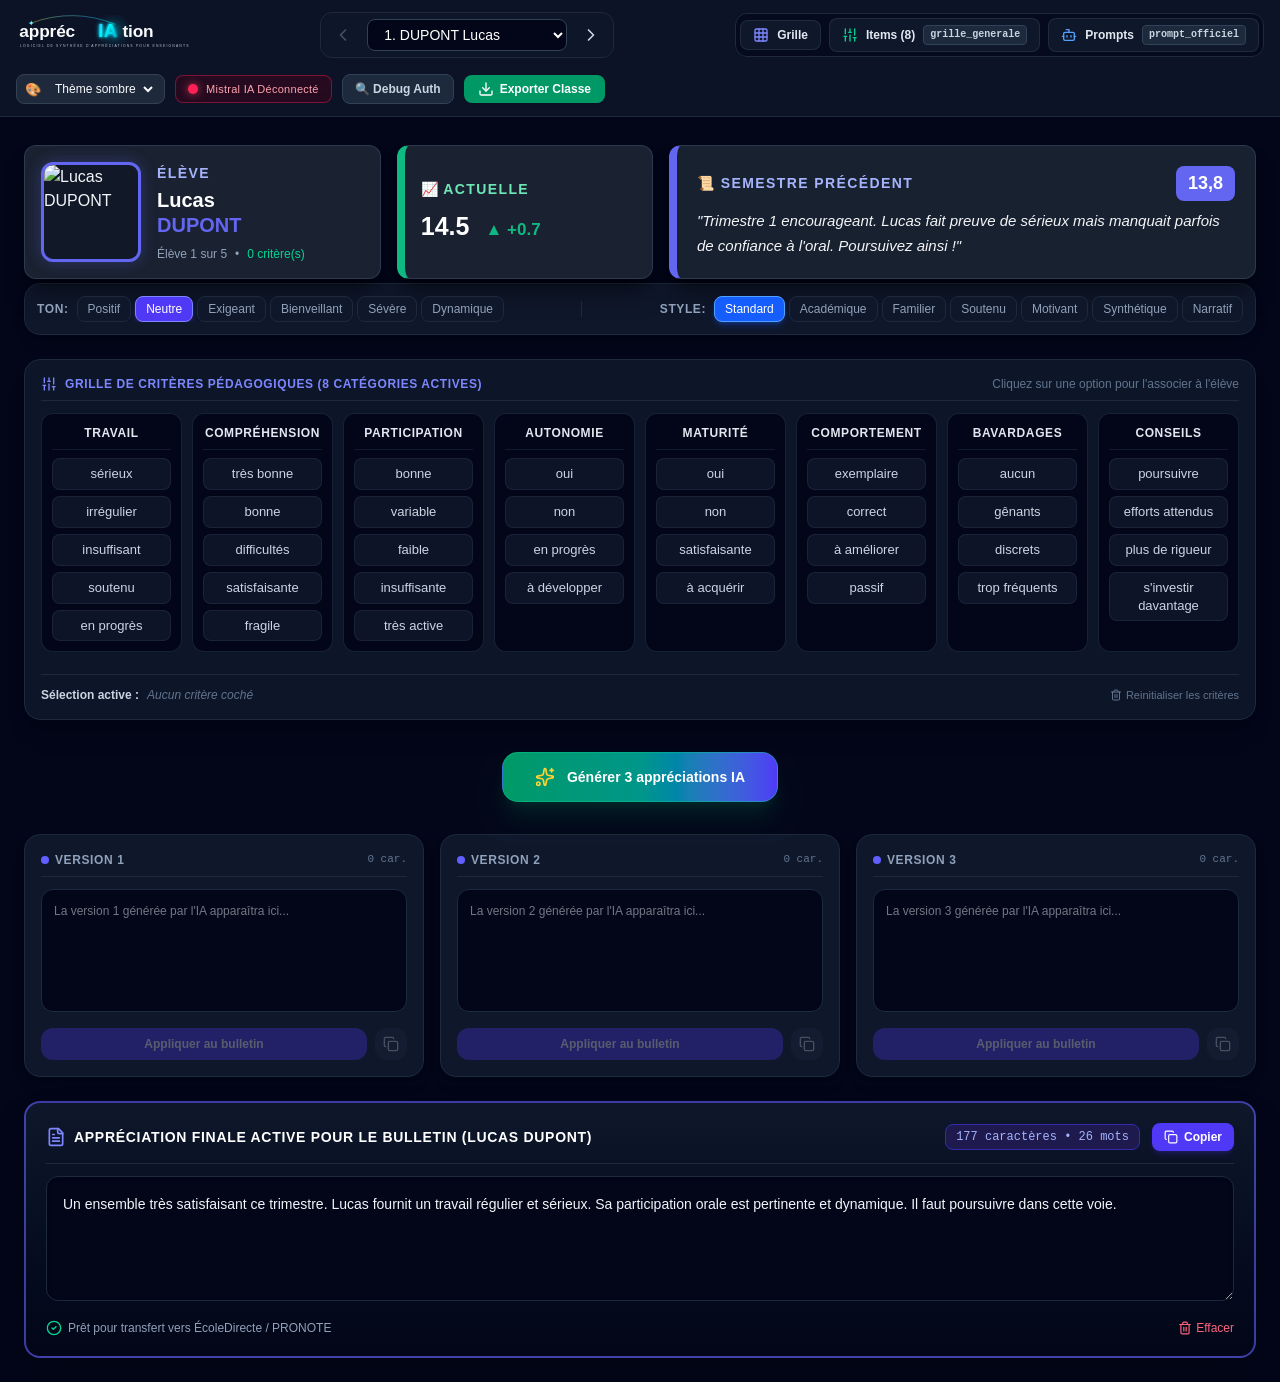
==== index.html @ f1fc0201 "feat: initialisation v1.0.0 avec la structure complète et les fichiers de config" ====
<!doctype html>
<html lang="fr">
  <head>
    <meta charset="UTF-8" />
    <meta name="viewport" content="width=device-width, initial-scale=1.0" />
    <title>apprecIAtion</title>
    <script src="/anonymizer.js" defer></script>
    <script src="/auth.js" defer></script>
    <script type="module" src="/pocketbasemanager.js"></script>
    <script type="module" src="/statemanager.js"></script>
    <script src="/colonne1.js" defer></script>
    <script src="/colonne2.js" defer></script>
    <script src="/colonne3.js" defer></script>
    <script src="/theme-manager.js" defer></script>
    <script src="/structure-selector.js" defer></script>
    <script type="module" crossorigin src="/assets/index-B5FtZ5Nh.js"></script>
    <link rel="stylesheet" crossorigin href="/assets/index-fLzNi1Tu.css">
  </head>
  <body>
    <div id="root"></div>
  </body>
</html>
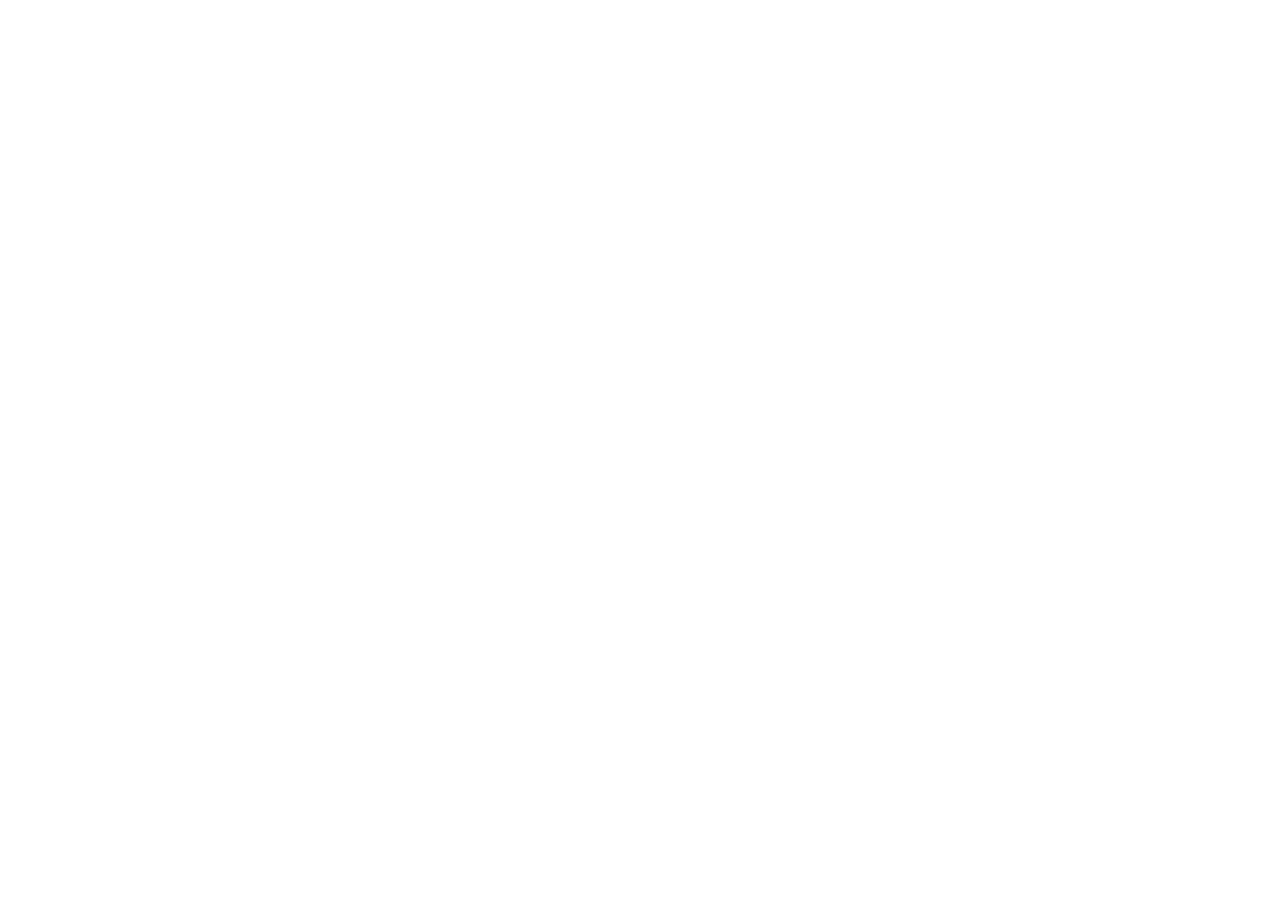
==== commit 42cfc5c0: "refactor: mise à jour de la structure, nettoyage des anciens fichiers et ajout du proxy mistral/serv" ====
--- a/index.html
+++ b/index.html
@@ -3,7 +3,10 @@
   <head>
     <meta charset="UTF-8" />
     <meta name="viewport" content="width=device-width, initial-scale=1.0" />
-    <title>apprecIAtion</title>
+    <title>appreciAIA - Générateur d'appréciations</title>
+    <meta name="description" content="Application web de génération et personnalisation d'appréciations scolaires par IA." />
+    <meta property="og:title" content="appreciAIA - Générateur d'appréciations" />
+    <meta property="og:description" content="Application web de génération et personnalisation d'appréciations scolaires par IA." />
     <script src="/anonymizer.js" defer></script>
     <script src="/auth.js" defer></script>
     <script type="module" src="/pocketbasemanager.js"></script>
